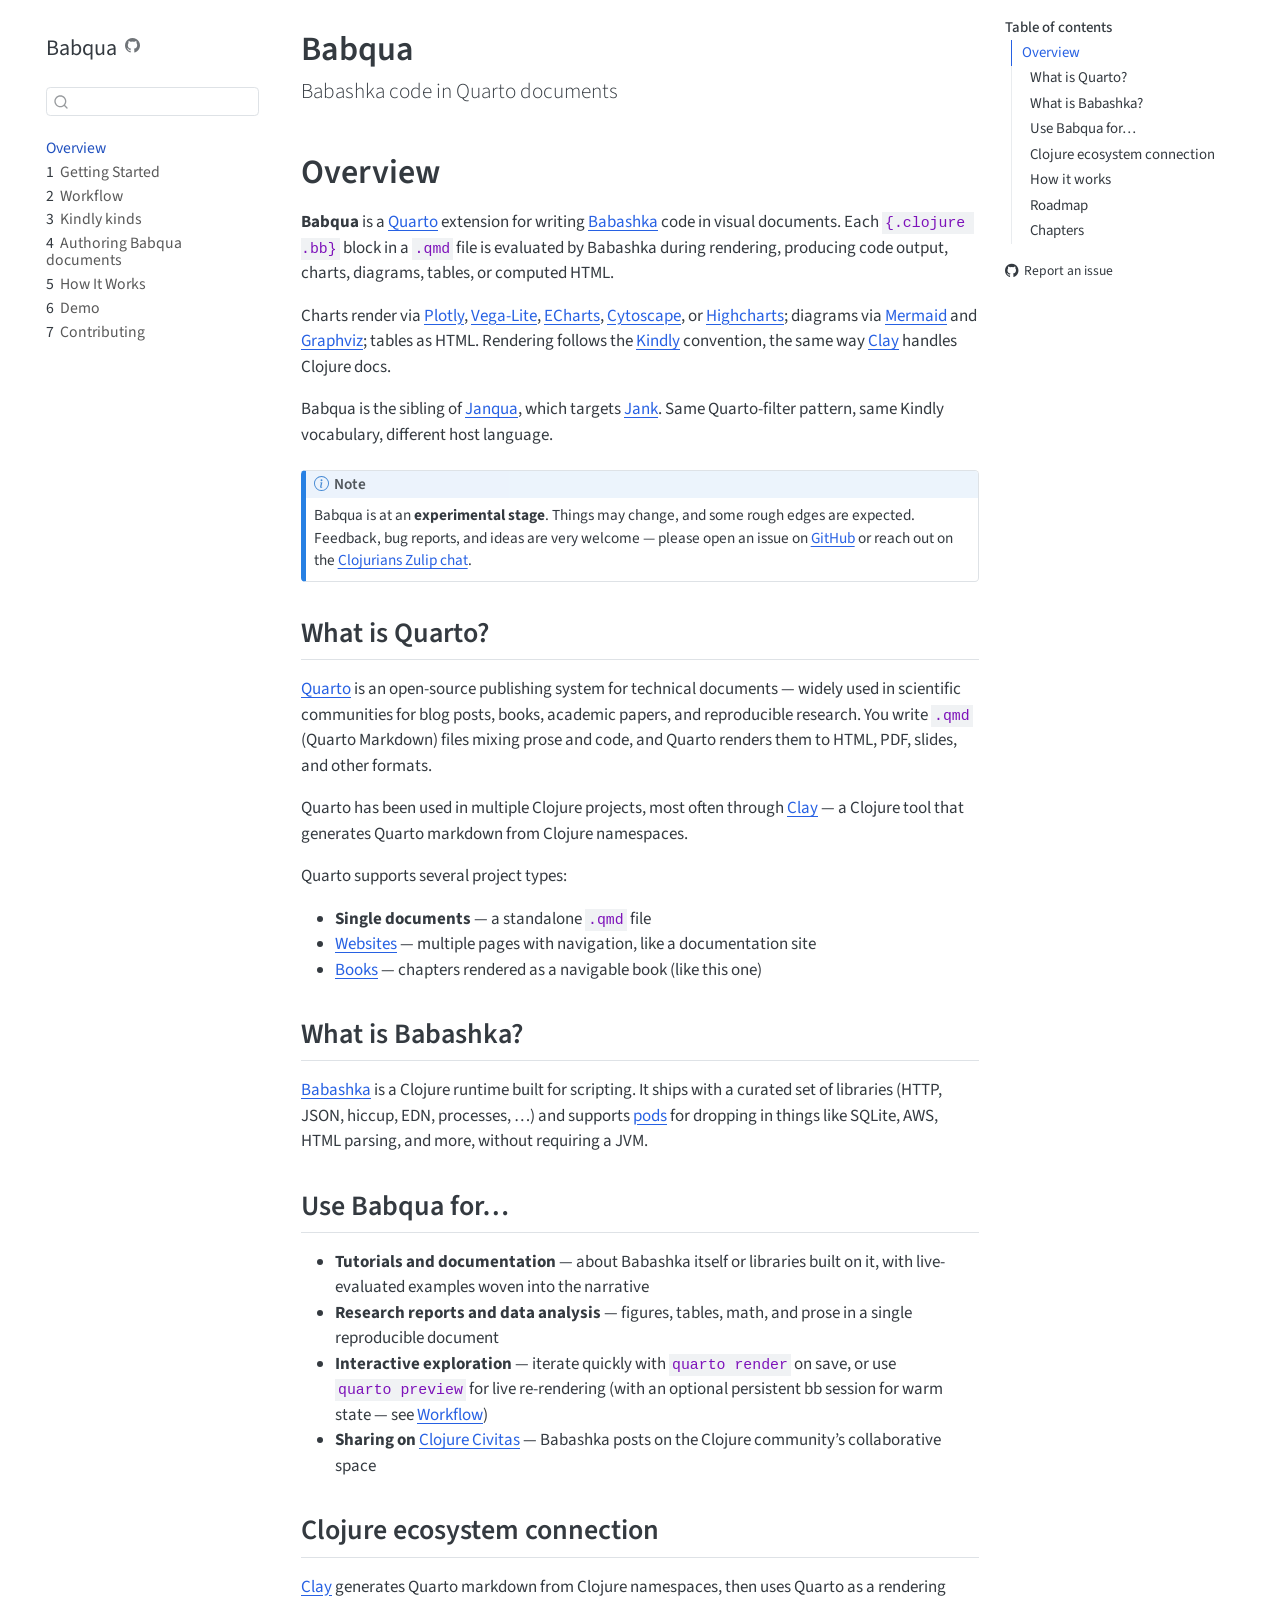
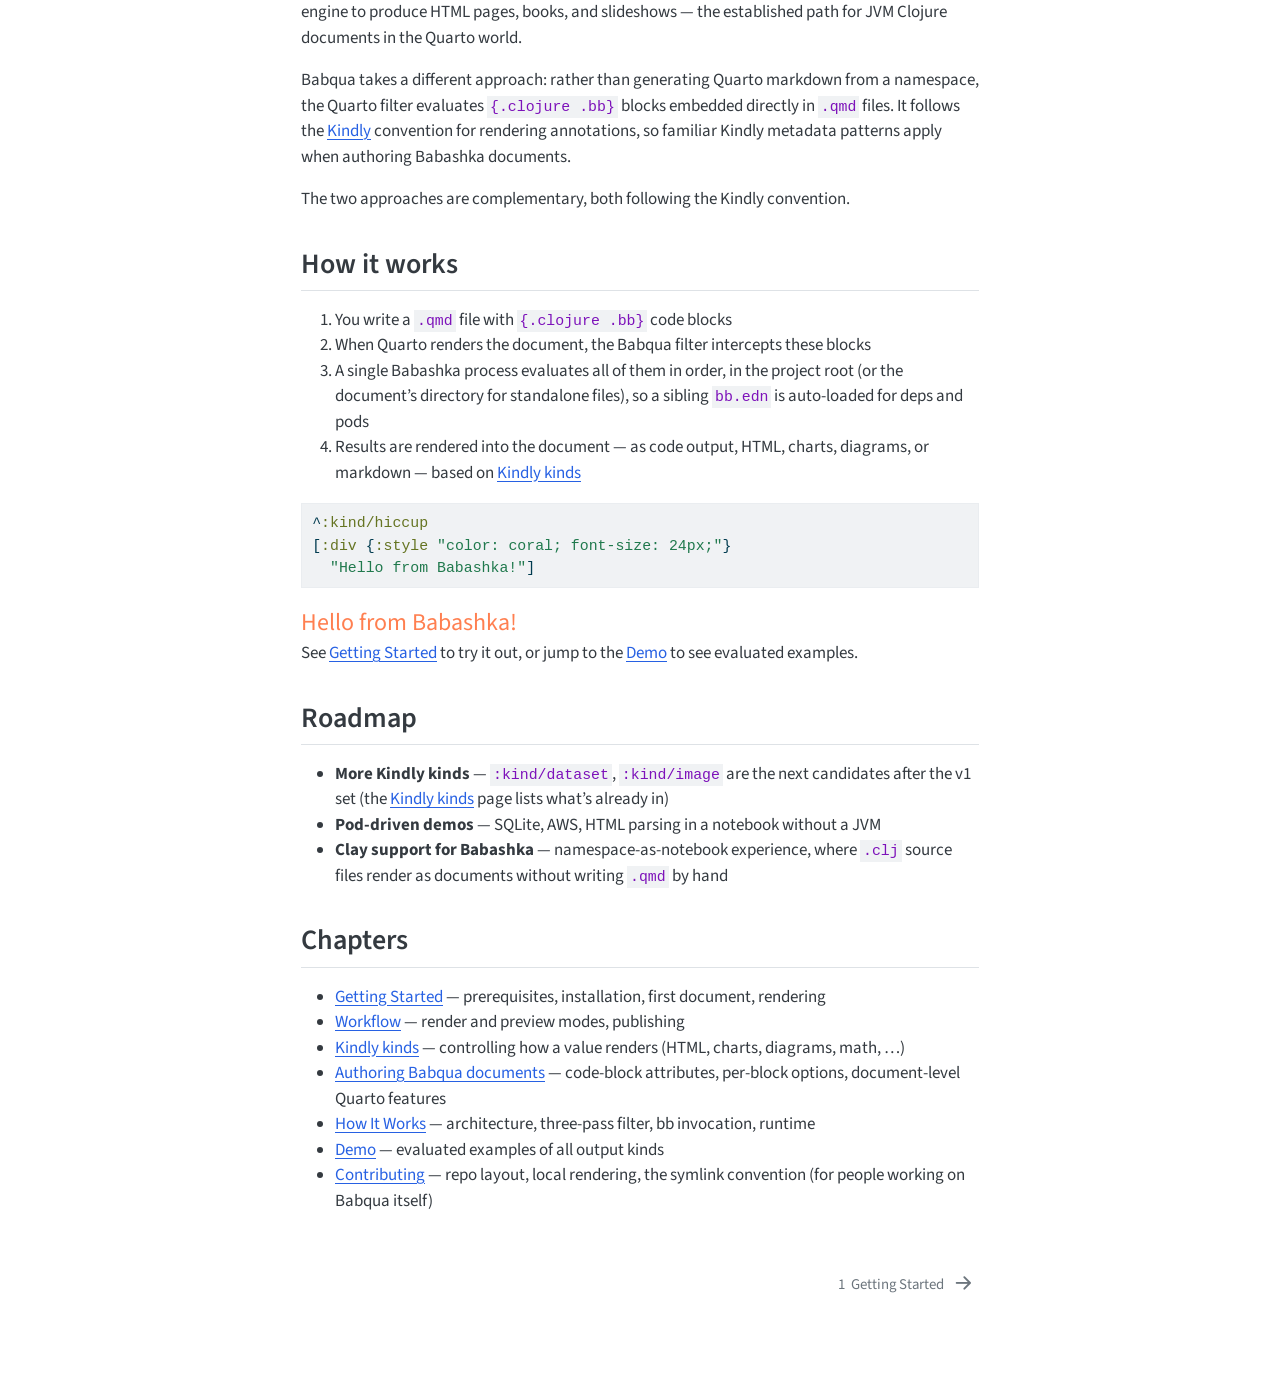
==== index.html @ 238a9966 "Built site for gh-pages" ====
<!DOCTYPE html>
<html xmlns="http://www.w3.org/1999/xhtml" lang="en" xml:lang="en"><head>

<meta charset="utf-8">
<meta name="generator" content="quarto-1.9.36">

<meta name="viewport" content="width=device-width, initial-scale=1.0, user-scalable=yes">


<title>Babqua</title>
<style>
/* Default styles provided by pandoc.
** See https://pandoc.org/MANUAL.html#variables-for-html for config info.
*/
code{white-space: pre-wrap;}
span.smallcaps{font-variant: small-caps;}
div.columns{display: flex; gap: min(4vw, 1.5em);}
div.column{flex: auto; overflow-x: auto;}
div.hanging-indent{margin-left: 1.5em; text-indent: -1.5em;}
ul.task-list{list-style: none;}
ul.task-list li input[type="checkbox"] {
  width: 0.8em;
  margin: 0 0.8em 0.2em -1em; /* quarto-specific, see https://github.com/quarto-dev/quarto-cli/issues/4556 */ 
  vertical-align: middle;
}
/* CSS for syntax highlighting */
html { -webkit-text-size-adjust: 100%; }
pre > code.sourceCode { white-space: pre; position: relative; }
pre > code.sourceCode > span { display: inline-block; line-height: 1.25; }
pre > code.sourceCode > span:empty { height: 1.2em; }
.sourceCode { overflow: visible; }
code.sourceCode > span { color: inherit; text-decoration: inherit; }
div.sourceCode { margin: 1em 0; }
pre.sourceCode { margin: 0; }
@media screen {
div.sourceCode { overflow: auto; }
}
@media print {
pre > code.sourceCode { white-space: pre-wrap; }
pre > code.sourceCode > span { text-indent: -5em; padding-left: 5em; }
}
pre.numberSource code
  { counter-reset: source-line 0; }
pre.numberSource code > span
  { position: relative; left: -4em; counter-increment: source-line; }
pre.numberSource code > span > a:first-child::before
  { content: counter(source-line);
    position: relative; left: -1em; text-align: right; vertical-align: baseline;
    border: none; display: inline-block;
    -webkit-touch-callout: none; -webkit-user-select: none;
    -khtml-user-select: none; -moz-user-select: none;
    -ms-user-select: none; user-select: none;
    padding: 0 4px; width: 4em;
  }
pre.numberSource { margin-left: 3em;  padding-left: 4px; }
div.sourceCode
  {   }
@media screen {
pre > code.sourceCode > span > a:first-child::before { text-decoration: underline; }
}
</style>


<script src="site_libs/quarto-nav/quarto-nav.js"></script>
<script src="site_libs/quarto-nav/headroom.min.js"></script>
<script src="site_libs/clipboard/clipboard.min.js"></script>
<script src="site_libs/quarto-search/autocomplete.umd.js"></script>
<script src="site_libs/quarto-search/fuse.min.js"></script>
<script src="site_libs/quarto-search/quarto-search.js"></script>
<meta name="quarto:offset" content="./">
<link href="./getting-started.html" rel="next">
<script src="site_libs/quarto-html/quarto.js" type="module"></script>
<script src="site_libs/quarto-html/tabsets/tabsets.js" type="module"></script>
<script src="site_libs/quarto-html/popper.min.js"></script>
<script src="site_libs/quarto-html/tippy.umd.min.js"></script>
<script src="site_libs/quarto-html/anchor.min.js"></script>
<link href="site_libs/quarto-html/tippy.css" rel="stylesheet">
<link href="site_libs/quarto-html/quarto-syntax-highlighting-845c23b38eaddc0f92fda52bfe77a8c8.css" rel="stylesheet" id="quarto-text-highlighting-styles">
<script src="site_libs/bootstrap/bootstrap.min.js"></script>
<link href="site_libs/bootstrap/bootstrap-icons.css" rel="stylesheet">
<link href="site_libs/bootstrap/bootstrap-47c769d3d3297953383b17cda1be3526.min.css" rel="stylesheet" append-hash="true" id="quarto-bootstrap" data-mode="light">
<script id="quarto-search-options" type="application/json">{
  "location": "sidebar",
  "copy-button": false,
  "collapse-after": 3,
  "panel-placement": "start",
  "type": "textbox",
  "limit": 50,
  "keyboard-shortcut": [
    "f",
    "/",
    "s"
  ],
  "show-item-context": false,
  "language": {
    "search-no-results-text": "No results",
    "search-matching-documents-text": "matching documents",
    "search-copy-link-title": "Copy link to search",
    "search-hide-matches-text": "Hide additional matches",
    "search-more-match-text": "more match in this document",
    "search-more-matches-text": "more matches in this document",
    "search-clear-button-title": "Clear",
    "search-text-placeholder": "",
    "search-detached-cancel-button-title": "Cancel",
    "search-submit-button-title": "Submit",
    "search-label": "Search"
  }
}</script>
<style>
/* Distinguish Babqua output blocks from input code */
.cell-output pre code.sourceCode {
  background-color: transparent;
  border-left: 3px solid #e0e0e0;
  padding-left: 0.8em;
}

/* Cap stdout-block height so a noisy `(println …)` (e.g. a debug
   `dotimes 1000`) doesn't push everything below it off the page.
   Display blocks (charts, return values) and error blocks stay
   uncapped — those need to remain fully visible. */
.cell-output-stdout pre {
  max-height: 30em;
  overflow-y: auto;
}
</style>


</head>

<body class="nav-sidebar floating quarto-light">

<div id="quarto-search-results"></div>
  <header id="quarto-header" class="headroom fixed-top">
  <nav class="quarto-secondary-nav">
    <div class="container-fluid d-flex">
      <button type="button" class="quarto-btn-toggle btn" data-bs-toggle="collapse" role="button" data-bs-target=".quarto-sidebar-collapse-item" aria-controls="quarto-sidebar" aria-expanded="false" aria-label="Toggle sidebar navigation" onclick="if (window.quartoToggleHeadroom) { window.quartoToggleHeadroom(); }">
        <i class="bi bi-layout-text-sidebar-reverse"></i>
      </button>
        <nav class="quarto-page-breadcrumbs" aria-label="breadcrumb"><ol class="breadcrumb"><li class="breadcrumb-item"><a href="./index.html">Overview</a></li></ol></nav>
        <a class="flex-grow-1" role="navigation" data-bs-toggle="collapse" data-bs-target=".quarto-sidebar-collapse-item" aria-controls="quarto-sidebar" aria-expanded="false" aria-label="Toggle sidebar navigation" onclick="if (window.quartoToggleHeadroom) { window.quartoToggleHeadroom(); }">      
        </a>
      <button type="button" class="btn quarto-search-button" aria-label="Search" onclick="window.quartoOpenSearch();">
        <i class="bi bi-search"></i>
      </button>
    </div>
  </nav>
</header>
<!-- content -->
<div id="quarto-content" class="quarto-container page-columns page-rows-contents page-layout-article">
<!-- sidebar -->
  <nav id="quarto-sidebar" class="sidebar collapse collapse-horizontal quarto-sidebar-collapse-item sidebar-navigation floating overflow-auto">
    <div class="pt-lg-2 mt-2 text-left sidebar-header">
    <div class="sidebar-title mb-0 py-0">
      <a href="./">Babqua</a> 
        <div class="sidebar-tools-main">
    <a href="https://github.com/scicloj/babqua" title="Source Code" class="quarto-navigation-tool px-1" aria-label="Source Code"><i class="bi bi-github"></i></a>
</div>
    </div>
      </div>
        <div class="mt-2 flex-shrink-0 align-items-center">
        <div class="sidebar-search">
        <div id="quarto-search" class="" title="Search"></div>
        </div>
        </div>
    <div class="sidebar-menu-container"> 
    <ul class="list-unstyled mt-1">
        <li class="sidebar-item">
  <div class="sidebar-item-container"> 
  <a href="./index.html" class="sidebar-item-text sidebar-link active">
 <span class="menu-text">Overview</span></a>
  </div>
</li>
        <li class="sidebar-item">
  <div class="sidebar-item-container"> 
  <a href="./getting-started.html" class="sidebar-item-text sidebar-link">
 <span class="menu-text"><span class="chapter-number">1</span>&nbsp; <span class="chapter-title">Getting Started</span></span></a>
  </div>
</li>
        <li class="sidebar-item">
  <div class="sidebar-item-container"> 
  <a href="./workflow.html" class="sidebar-item-text sidebar-link">
 <span class="menu-text"><span class="chapter-number">2</span>&nbsp; <span class="chapter-title">Workflow</span></span></a>
  </div>
</li>
        <li class="sidebar-item">
  <div class="sidebar-item-container"> 
  <a href="./kindly-kinds.html" class="sidebar-item-text sidebar-link">
 <span class="menu-text"><span class="chapter-number">3</span>&nbsp; <span class="chapter-title">Kindly kinds</span></span></a>
  </div>
</li>
        <li class="sidebar-item">
  <div class="sidebar-item-container"> 
  <a href="./authoring.html" class="sidebar-item-text sidebar-link">
 <span class="menu-text"><span class="chapter-number">4</span>&nbsp; <span class="chapter-title">Authoring Babqua documents</span></span></a>
  </div>
</li>
        <li class="sidebar-item">
  <div class="sidebar-item-container"> 
  <a href="./how-it-works.html" class="sidebar-item-text sidebar-link">
 <span class="menu-text"><span class="chapter-number">5</span>&nbsp; <span class="chapter-title">How It Works</span></span></a>
  </div>
</li>
        <li class="sidebar-item">
  <div class="sidebar-item-container"> 
  <a href="./demo.html" class="sidebar-item-text sidebar-link">
 <span class="menu-text"><span class="chapter-number">6</span>&nbsp; <span class="chapter-title">Demo</span></span></a>
  </div>
</li>
        <li class="sidebar-item">
  <div class="sidebar-item-container"> 
  <a href="./contributing.html" class="sidebar-item-text sidebar-link">
 <span class="menu-text"><span class="chapter-number">7</span>&nbsp; <span class="chapter-title">Contributing</span></span></a>
  </div>
</li>
    </ul>
    </div>
</nav>
<div id="quarto-sidebar-glass" class="quarto-sidebar-collapse-item" data-bs-toggle="collapse" data-bs-target=".quarto-sidebar-collapse-item"></div>
<!-- margin-sidebar -->
    <div id="quarto-margin-sidebar" class="sidebar margin-sidebar">
        <nav id="TOC" role="doc-toc" class="toc-active">
    <h2 id="toc-title">Table of contents</h2>
   
  <ul>
  <li><a href="#overview" id="toc-overview" class="nav-link active" data-scroll-target="#overview">Overview</a>
  <ul class="collapse">
  <li><a href="#what-is-quarto" id="toc-what-is-quarto" class="nav-link" data-scroll-target="#what-is-quarto">What is Quarto?</a></li>
  <li><a href="#what-is-babashka" id="toc-what-is-babashka" class="nav-link" data-scroll-target="#what-is-babashka">What is Babashka?</a></li>
  <li><a href="#use-babqua-for" id="toc-use-babqua-for" class="nav-link" data-scroll-target="#use-babqua-for">Use Babqua for…</a></li>
  <li><a href="#clojure-ecosystem-connection" id="toc-clojure-ecosystem-connection" class="nav-link" data-scroll-target="#clojure-ecosystem-connection">Clojure ecosystem connection</a></li>
  <li><a href="#how-it-works" id="toc-how-it-works" class="nav-link" data-scroll-target="#how-it-works">How it works</a></li>
  <li><a href="#roadmap" id="toc-roadmap" class="nav-link" data-scroll-target="#roadmap">Roadmap</a></li>
  <li><a href="#chapters" id="toc-chapters" class="nav-link" data-scroll-target="#chapters">Chapters</a></li>
  </ul></li>
  </ul>
<div class="toc-actions"><ul><li><a href="https://github.com/scicloj/babqua/issues/new" class="toc-action"><i class="bi bi-github"></i>Report an issue</a></li></ul></div></nav>
    </div>
<!-- main -->
<main class="content" id="quarto-document-content">

<header id="title-block-header" class="quarto-title-block default">
<div class="quarto-title">
<h1 class="title">Babqua</h1>
<p class="subtitle lead">Babashka code in Quarto documents</p>
</div>



<div class="quarto-title-meta">

    
  
    
  </div>
  


</header>


<section id="overview" class="level1 unnumbered">
<h1 class="unnumbered">Overview</h1>
<p><strong>Babqua</strong> is a <a href="https://quarto.org">Quarto</a> extension for writing <a href="https://babashka.org">Babashka</a> code in visual documents. Each <code>{.clojure .bb}</code> block in a <code>.qmd</code> file is evaluated by Babashka during rendering, producing code output, charts, diagrams, tables, or computed HTML.</p>
<p>Charts render via <a href="https://plotly.com/javascript/">Plotly</a>, <a href="https://vega.github.io/vega-lite/">Vega-Lite</a>, <a href="https://echarts.apache.org/">ECharts</a>, <a href="https://js.cytoscape.org/">Cytoscape</a>, or <a href="https://www.highcharts.com/">Highcharts</a>; diagrams via <a href="https://mermaid.js.org/">Mermaid</a> and <a href="https://graphviz.org/">Graphviz</a>; tables as HTML. Rendering follows the <a href="https://scicloj.github.io/kindly-noted/">Kindly</a> convention, the same way <a href="https://scicloj.github.io/clay/">Clay</a> handles Clojure docs.</p>
<p>Babqua is the sibling of <a href="https://github.com/scicloj/janqua">Janqua</a>, which targets <a href="https://jank-lang.org">Jank</a>. Same Quarto-filter pattern, same Kindly vocabulary, different host language.</p>
<div class="callout callout-style-default callout-note callout-titled">
<div class="callout-header d-flex align-content-center">
<div class="callout-icon-container">
<i class="callout-icon"></i>
</div>
<div class="callout-title-container flex-fill">
Note
</div>
</div>
<div class="callout-body-container callout-body">
<p>Babqua is at an <strong>experimental stage</strong>. Things may change, and some rough edges are expected. Feedback, bug reports, and ideas are very welcome — please open an issue on <a href="https://github.com/scicloj/babqua/issues">GitHub</a> or reach out on the <a href="https://scicloj.github.io/docs/community/chat/">Clojurians Zulip chat</a>.</p>
</div>
</div>
<section id="what-is-quarto" class="level2">
<h2 class="anchored" data-anchor-id="what-is-quarto">What is Quarto?</h2>
<p><a href="https://quarto.org">Quarto</a> is an open-source publishing system for technical documents — widely used in scientific communities for blog posts, books, academic papers, and reproducible research. You write <code>.qmd</code> (Quarto Markdown) files mixing prose and code, and Quarto renders them to HTML, PDF, slides, and other formats.</p>
<p>Quarto has been used in multiple Clojure projects, most often through <a href="https://scicloj.github.io/clay/">Clay</a> — a Clojure tool that generates Quarto markdown from Clojure namespaces.</p>
<p>Quarto supports several project types:</p>
<ul>
<li><strong>Single documents</strong> — a standalone <code>.qmd</code> file</li>
<li><strong><a href="https://quarto.org/docs/websites/">Websites</a></strong> — multiple pages with navigation, like a documentation site</li>
<li><strong><a href="https://quarto.org/docs/books/">Books</a></strong> — chapters rendered as a navigable book (like this one)</li>
</ul>
</section>
<section id="what-is-babashka" class="level2">
<h2 class="anchored" data-anchor-id="what-is-babashka">What is Babashka?</h2>
<p><a href="https://babashka.org">Babashka</a> is a Clojure runtime built for scripting. It ships with a curated set of libraries (HTTP, JSON, hiccup, EDN, processes, …) and supports <a href="https://github.com/babashka/babashka/blob/master/doc/projects.md#pods">pods</a> for dropping in things like SQLite, AWS, HTML parsing, and more, without requiring a JVM.</p>
</section>
<section id="use-babqua-for" class="level2">
<h2 class="anchored" data-anchor-id="use-babqua-for">Use Babqua for…</h2>
<ul>
<li><strong>Tutorials and documentation</strong> — about Babashka itself or libraries built on it, with live-evaluated examples woven into the narrative</li>
<li><strong>Research reports and data analysis</strong> — figures, tables, math, and prose in a single reproducible document</li>
<li><strong>Interactive exploration</strong> — iterate quickly with <code>quarto render</code> on save, or use <code>quarto preview</code> for live re-rendering (with an optional persistent bb session for warm state — see <a href="./workflow.html">Workflow</a>)</li>
<li><strong>Sharing on <a href="https://clojurecivitas.org/">Clojure Civitas</a></strong> — Babashka posts on the Clojure community’s collaborative space</li>
</ul>
</section>
<section id="clojure-ecosystem-connection" class="level2">
<h2 class="anchored" data-anchor-id="clojure-ecosystem-connection">Clojure ecosystem connection</h2>
<p><a href="https://scicloj.github.io/clay/">Clay</a> generates Quarto markdown from Clojure namespaces, then uses Quarto as a rendering engine to produce HTML pages, books, and slideshows — the established path for JVM Clojure documents in the Quarto world.</p>
<p>Babqua takes a different approach: rather than generating Quarto markdown from a namespace, the Quarto filter evaluates <code>{.clojure .bb}</code> blocks embedded directly in <code>.qmd</code> files. It follows the <a href="https://scicloj.github.io/kindly-noted/">Kindly</a> convention for rendering annotations, so familiar Kindly metadata patterns apply when authoring Babashka documents.</p>
<p>The two approaches are complementary, both following the Kindly convention.</p>
</section>
<section id="how-it-works" class="level2">
<h2 class="anchored" data-anchor-id="how-it-works">How it works</h2>
<ol type="1">
<li>You write a <code>.qmd</code> file with <code>{.clojure .bb}</code> code blocks</li>
<li>When Quarto renders the document, the Babqua filter intercepts these blocks</li>
<li>A single Babashka process evaluates all of them in order, in the project root (or the document’s directory for standalone files), so a sibling <code>bb.edn</code> is auto-loaded for deps and pods</li>
<li>Results are rendered into the document — as code output, HTML, charts, diagrams, or markdown — based on <a href="./kindly-kinds.html">Kindly kinds</a></li>
</ol>
<div class="cell">
<div class="code-copy-outer-scaffold"><div class="sourceCode" id="cb1"><pre class="sourceCode clojure code-with-copy"><code class="sourceCode clojure"><span id="cb1-1"><a href="#cb1-1" aria-hidden="true" tabindex="-1"></a>^<span class="at">:kind/hiccup</span></span>
<span id="cb1-2"><a href="#cb1-2" aria-hidden="true" tabindex="-1"></a>[<span class="at">:div</span> {<span class="at">:style</span> <span class="st">"color: coral; font-size: 24px;"</span>}</span>
<span id="cb1-3"><a href="#cb1-3" aria-hidden="true" tabindex="-1"></a>  <span class="st">"Hello from Babashka!"</span>]</span></code></pre></div><button title="Copy to Clipboard" class="code-copy-button"><i class="bi"></i></button></div>
<div class="cell-output cell-output-display">
<div style="color: coral; font-size: 24px;">Hello from Babashka!</div>
</div>
</div>
<p>See <a href="./getting-started.html">Getting Started</a> to try it out, or jump to the <a href="./demo.html">Demo</a> to see evaluated examples.</p>
</section>
<section id="roadmap" class="level2">
<h2 class="anchored" data-anchor-id="roadmap">Roadmap</h2>
<ul>
<li><strong>More Kindly kinds</strong> — <code>:kind/dataset</code>, <code>:kind/image</code> are the next candidates after the v1 set (the <a href="./kindly-kinds.html">Kindly kinds</a> page lists what’s already in)</li>
<li><strong>Pod-driven demos</strong> — SQLite, AWS, HTML parsing in a notebook without a JVM</li>
<li><strong>Clay support for Babashka</strong> — namespace-as-notebook experience, where <code>.clj</code> source files render as documents without writing <code>.qmd</code> by hand</li>
</ul>
</section>
<section id="chapters" class="level2">
<h2 class="anchored" data-anchor-id="chapters">Chapters</h2>
<ul>
<li><a href="./getting-started.html">Getting Started</a> — prerequisites, installation, first document, rendering</li>
<li><a href="./workflow.html">Workflow</a> — render and preview modes, publishing</li>
<li><a href="./kindly-kinds.html">Kindly kinds</a> — controlling how a value renders (HTML, charts, diagrams, math, …)</li>
<li><a href="./authoring.html">Authoring Babqua documents</a> — code-block attributes, per-block options, document-level Quarto features</li>
<li><a href="./how-it-works.html">How It Works</a> — architecture, three-pass filter, bb invocation, runtime</li>
<li><a href="./demo.html">Demo</a> — evaluated examples of all output kinds</li>
<li><a href="./contributing.html">Contributing</a> — repo layout, local rendering, the symlink convention (for people working on Babqua itself)</li>
</ul>


</section>
</section>

</main> <!-- /main -->
<script id="quarto-html-after-body" type="application/javascript">
  window.document.addEventListener("DOMContentLoaded", function (event) {
    const icon = "";
    const anchorJS = new window.AnchorJS();
    anchorJS.options = {
      placement: 'right',
      icon: icon
    };
    anchorJS.add('.anchored');
    const isCodeAnnotation = (el) => {
      for (const clz of el.classList) {
        if (clz.startsWith('code-annotation-')) {                     
          return true;
        }
      }
      return false;
    }
    const onCopySuccess = function(e) {
      // button target
      const button = e.trigger;
      // don't keep focus
      button.blur();
      // flash "checked"
      button.classList.add('code-copy-button-checked');
      var currentTitle = button.getAttribute("title");
      button.setAttribute("title", "Copied!");
      let tooltip;
      if (window.bootstrap) {
        button.setAttribute("data-bs-toggle", "tooltip");
        button.setAttribute("data-bs-placement", "left");
        button.setAttribute("data-bs-title", "Copied!");
        tooltip = new bootstrap.Tooltip(button, 
          { trigger: "manual", 
            customClass: "code-copy-button-tooltip",
            offset: [0, -8]});
        tooltip.show();    
      }
      setTimeout(function() {
        if (tooltip) {
          tooltip.hide();
          button.removeAttribute("data-bs-title");
          button.removeAttribute("data-bs-toggle");
          button.removeAttribute("data-bs-placement");
        }
        button.setAttribute("title", currentTitle);
        button.classList.remove('code-copy-button-checked');
      }, 1000);
      // clear code selection
      e.clearSelection();
    }
    const getTextToCopy = function(trigger) {
      const outerScaffold = trigger.parentElement.cloneNode(true);
      const codeEl = outerScaffold.querySelector('code');
      for (const childEl of codeEl.children) {
        if (isCodeAnnotation(childEl)) {
          childEl.remove();
        }
      }
      return codeEl.innerText;
    }
    const clipboard = new window.ClipboardJS('.code-copy-button:not([data-in-quarto-modal])', {
      text: getTextToCopy
    });
    clipboard.on('success', onCopySuccess);
    if (window.document.getElementById('quarto-embedded-source-code-modal')) {
      const clipboardModal = new window.ClipboardJS('.code-copy-button[data-in-quarto-modal]', {
        text: getTextToCopy,
        container: window.document.getElementById('quarto-embedded-source-code-modal')
      });
      clipboardModal.on('success', onCopySuccess);
    }
      var localhostRegex = new RegExp(/^(?:http|https):\/\/localhost\:?[0-9]*\//);
      var mailtoRegex = new RegExp(/^mailto:/);
        var filterRegex = new RegExp('/' + window.location.host + '/');
      var isInternal = (href) => {
          return filterRegex.test(href) || localhostRegex.test(href) || mailtoRegex.test(href);
      }
      // Inspect non-navigation links and adorn them if external
     var links = window.document.querySelectorAll('a[href]:not(.nav-link):not(.navbar-brand):not(.toc-action):not(.sidebar-link):not(.sidebar-item-toggle):not(.pagination-link):not(.no-external):not([aria-hidden]):not(.dropdown-item):not(.quarto-navigation-tool):not(.about-link)');
      for (var i=0; i<links.length; i++) {
        const link = links[i];
        if (!isInternal(link.href)) {
          // undo the damage that might have been done by quarto-nav.js in the case of
          // links that we want to consider external
          if (link.dataset.originalHref !== undefined) {
            link.href = link.dataset.originalHref;
          }
        }
      }
    function tippyHover(el, contentFn, onTriggerFn, onUntriggerFn) {
      const config = {
        allowHTML: true,
        maxWidth: 500,
        delay: 100,
        arrow: false,
        appendTo: function(el) {
            return el.parentElement;
        },
        interactive: true,
        interactiveBorder: 10,
        theme: 'quarto',
        placement: 'bottom-start',
      };
      if (contentFn) {
        config.content = contentFn;
      }
      if (onTriggerFn) {
        config.onTrigger = onTriggerFn;
      }
      if (onUntriggerFn) {
        config.onUntrigger = onUntriggerFn;
      }
      window.tippy(el, config); 
    }
    const noterefs = window.document.querySelectorAll('a[role="doc-noteref"]');
    for (var i=0; i<noterefs.length; i++) {
      const ref = noterefs[i];
      tippyHover(ref, function() {
        // use id or data attribute instead here
        let href = ref.getAttribute('data-footnote-href') || ref.getAttribute('href');
        try { href = new URL(href).hash; } catch {}
        const id = href.replace(/^#\/?/, "");
        const note = window.document.getElementById(id);
        if (note) {
          return note.innerHTML;
        } else {
          return "";
        }
      });
    }
    const xrefs = window.document.querySelectorAll('a.quarto-xref');
    const processXRef = (id, note) => {
      // Strip column container classes
      const stripColumnClz = (el) => {
        el.classList.remove("page-full", "page-columns");
        if (el.children) {
          for (const child of el.children) {
            stripColumnClz(child);
          }
        }
      }
      stripColumnClz(note)
      if (id === null || id.startsWith('sec-')) {
        // Special case sections, only their first couple elements
        const container = document.createElement("div");
        if (note.children && note.children.length > 2) {
          container.appendChild(note.children[0].cloneNode(true));
          for (let i = 1; i < note.children.length; i++) {
            const child = note.children[i];
            if (child.tagName === "P" && child.innerText === "") {
              continue;
            } else {
              container.appendChild(child.cloneNode(true));
              break;
            }
          }
          if (window.Quarto?.typesetMath) {
            window.Quarto.typesetMath(container);
          }
          return container.innerHTML
        } else {
          if (window.Quarto?.typesetMath) {
            window.Quarto.typesetMath(note);
          }
          return note.innerHTML;
        }
      } else {
        // Remove any anchor links if they are present
        const anchorLink = note.querySelector('a.anchorjs-link');
        if (anchorLink) {
          anchorLink.remove();
        }
        if (window.Quarto?.typesetMath) {
          window.Quarto.typesetMath(note);
        }
        if (note.classList.contains("callout")) {
          return note.outerHTML;
        } else {
          return note.innerHTML;
        }
      }
    }
    for (var i=0; i<xrefs.length; i++) {
      const xref = xrefs[i];
      tippyHover(xref, undefined, function(instance) {
        instance.disable();
        let url = xref.getAttribute('href');
        let hash = undefined; 
        if (url.startsWith('#')) {
          hash = url;
        } else {
          try { hash = new URL(url).hash; } catch {}
        }
        if (hash) {
          const id = hash.replace(/^#\/?/, "");
          const note = window.document.getElementById(id);
          if (note !== null) {
            try {
              const html = processXRef(id, note.cloneNode(true));
              instance.setContent(html);
            } finally {
              instance.enable();
              instance.show();
            }
          } else {
            // See if we can fetch this
            fetch(url.split('#')[0])
            .then(res => res.text())
            .then(html => {
              const parser = new DOMParser();
              const htmlDoc = parser.parseFromString(html, "text/html");
              const note = htmlDoc.getElementById(id);
              if (note !== null) {
                const html = processXRef(id, note);
                instance.setContent(html);
              } 
            }).finally(() => {
              instance.enable();
              instance.show();
            });
          }
        } else {
          // See if we can fetch a full url (with no hash to target)
          // This is a special case and we should probably do some content thinning / targeting
          fetch(url)
          .then(res => res.text())
          .then(html => {
            const parser = new DOMParser();
            const htmlDoc = parser.parseFromString(html, "text/html");
            const note = htmlDoc.querySelector('main.content');
            if (note !== null) {
              // This should only happen for chapter cross references
              // (since there is no id in the URL)
              // remove the first header
              if (note.children.length > 0 && note.children[0].tagName === "HEADER") {
                note.children[0].remove();
              }
              const html = processXRef(null, note);
              instance.setContent(html);
            } 
          }).finally(() => {
            instance.enable();
            instance.show();
          });
        }
      }, function(instance) {
      });
    }
        let selectedAnnoteEl;
        const selectorForAnnotation = ( cell, annotation) => {
          let cellAttr = 'data-code-cell="' + cell + '"';
          let lineAttr = 'data-code-annotation="' +  annotation + '"';
          const selector = 'span[' + cellAttr + '][' + lineAttr + ']';
          return selector;
        }
        const selectCodeLines = (annoteEl) => {
          const doc = window.document;
          const targetCell = annoteEl.getAttribute("data-target-cell");
          const targetAnnotation = annoteEl.getAttribute("data-target-annotation");
          const annoteSpan = window.document.querySelector(selectorForAnnotation(targetCell, targetAnnotation));
          const lines = annoteSpan.getAttribute("data-code-lines").split(",");
          const lineIds = lines.map((line) => {
            return targetCell + "-" + line;
          })
          let top = null;
          let height = null;
          let parent = null;
          if (lineIds.length > 0) {
              //compute the position of the single el (top and bottom and make a div)
              const el = window.document.getElementById(lineIds[0]);
              top = el.offsetTop;
              height = el.offsetHeight;
              parent = el.parentElement.parentElement;
            if (lineIds.length > 1) {
              const lastEl = window.document.getElementById(lineIds[lineIds.length - 1]);
              const bottom = lastEl.offsetTop + lastEl.offsetHeight;
              height = bottom - top;
            }
            if (top !== null && height !== null && parent !== null) {
              // cook up a div (if necessary) and position it 
              let div = window.document.getElementById("code-annotation-line-highlight");
              if (div === null) {
                div = window.document.createElement("div");
                div.setAttribute("id", "code-annotation-line-highlight");
                div.style.position = 'absolute';
                parent.appendChild(div);
              }
              div.style.top = top - 2 + "px";
              div.style.height = height + 4 + "px";
              div.style.left = 0;
              let gutterDiv = window.document.getElementById("code-annotation-line-highlight-gutter");
              if (gutterDiv === null) {
                gutterDiv = window.document.createElement("div");
                gutterDiv.setAttribute("id", "code-annotation-line-highlight-gutter");
                gutterDiv.style.position = 'absolute';
                const codeCell = window.document.getElementById(targetCell);
                const gutter = codeCell.querySelector('.code-annotation-gutter');
                gutter.appendChild(gutterDiv);
              }
              gutterDiv.style.top = top - 2 + "px";
              gutterDiv.style.height = height + 4 + "px";
            }
            selectedAnnoteEl = annoteEl;
          }
        };
        const unselectCodeLines = () => {
          const elementsIds = ["code-annotation-line-highlight", "code-annotation-line-highlight-gutter"];
          elementsIds.forEach((elId) => {
            const div = window.document.getElementById(elId);
            if (div) {
              div.remove();
            }
          });
          selectedAnnoteEl = undefined;
        };
          // Handle positioning of the toggle
      window.addEventListener(
        "resize",
        throttle(() => {
          elRect = undefined;
          if (selectedAnnoteEl) {
            selectCodeLines(selectedAnnoteEl);
          }
        }, 10)
      );
      function throttle(fn, ms) {
      let throttle = false;
      let timer;
        return (...args) => {
          if(!throttle) { // first call gets through
              fn.apply(this, args);
              throttle = true;
          } else { // all the others get throttled
              if(timer) clearTimeout(timer); // cancel #2
              timer = setTimeout(() => {
                fn.apply(this, args);
                timer = throttle = false;
              }, ms);
          }
        };
      }
        // Attach click handler to the DT
        const annoteDls = window.document.querySelectorAll('dt[data-target-cell]');
        for (const annoteDlNode of annoteDls) {
          annoteDlNode.addEventListener('click', (event) => {
            const clickedEl = event.target;
            if (clickedEl !== selectedAnnoteEl) {
              unselectCodeLines();
              const activeEl = window.document.querySelector('dt[data-target-cell].code-annotation-active');
              if (activeEl) {
                activeEl.classList.remove('code-annotation-active');
              }
              selectCodeLines(clickedEl);
              clickedEl.classList.add('code-annotation-active');
            } else {
              // Unselect the line
              unselectCodeLines();
              clickedEl.classList.remove('code-annotation-active');
            }
          });
        }
    const findCites = (el) => {
      const parentEl = el.parentElement;
      if (parentEl) {
        const cites = parentEl.dataset.cites;
        if (cites) {
          return {
            el,
            cites: cites.split(' ')
          };
        } else {
          return findCites(el.parentElement)
        }
      } else {
        return undefined;
      }
    };
    var bibliorefs = window.document.querySelectorAll('a[role="doc-biblioref"]');
    for (var i=0; i<bibliorefs.length; i++) {
      const ref = bibliorefs[i];
      const citeInfo = findCites(ref);
      if (citeInfo) {
        tippyHover(citeInfo.el, function() {
          var popup = window.document.createElement('div');
          citeInfo.cites.forEach(function(cite) {
            var citeDiv = window.document.createElement('div');
            citeDiv.classList.add('hanging-indent');
            citeDiv.classList.add('csl-entry');
            var biblioDiv = window.document.getElementById('ref-' + cite);
            if (biblioDiv) {
              citeDiv.innerHTML = biblioDiv.innerHTML;
            }
            popup.appendChild(citeDiv);
          });
          return popup.innerHTML;
        });
      }
    }
  });
  </script>
<nav class="page-navigation">
  <div class="nav-page nav-page-previous">
  </div>
  <div class="nav-page nav-page-next">
      <a href="./getting-started.html" class="pagination-link" aria-label="Getting Started">
        <span class="nav-page-text"><span class="chapter-number">1</span>&nbsp; <span class="chapter-title">Getting Started</span></span> <i class="bi bi-arrow-right-short"></i>
      </a>
  </div>
</nav>
</div> <!-- /content -->




<footer class="footer"><div class="nav-footer"><div class="nav-footer-center"><div class="toc-actions d-sm-block d-md-none"><ul><li><a href="https://github.com/scicloj/babqua/issues/new" class="toc-action"><i class="bi bi-github"></i>Report an issue</a></li></ul></div></div></div></footer></body></html>
---- site_libs/quarto-html/tippy.css ----
.tippy-box[data-animation=fade][data-state=hidden]{opacity:0}[data-tippy-root]{max-width:calc(100vw - 10px)}.tippy-box{position:relative;background-color:#333;color:#fff;border-radius:4px;font-size:14px;line-height:1.4;white-space:normal;outline:0;transition-property:transform,visibility,opacity}.tippy-box[data-placement^=top]>.tippy-arrow{bottom:0}.tippy-box[data-placement^=top]>.tippy-arrow:before{bottom:-7px;left:0;border-width:8px 8px 0;border-top-color:initial;transform-origin:center top}.tippy-box[data-placement^=bottom]>.tippy-arrow{top:0}.tippy-box[data-placement^=bottom]>.tippy-arrow:before{top:-7px;left:0;border-width:0 8px 8px;border-bottom-color:initial;transform-origin:center bottom}.tippy-box[data-placement^=left]>.tippy-arrow{right:0}.tippy-box[data-placement^=left]>.tippy-arrow:before{border-width:8px 0 8px 8px;border-left-color:initial;right:-7px;transform-origin:center left}.tippy-box[data-placement^=right]>.tippy-arrow{left:0}.tippy-box[data-placement^=right]>.tippy-arrow:before{left:-7px;border-width:8px 8px 8px 0;border-right-color:initial;transform-origin:center right}.tippy-box[data-inertia][data-state=visible]{transition-timing-function:cubic-bezier(.54,1.5,.38,1.11)}.tippy-arrow{width:16px;height:16px;color:#333}.tippy-arrow:before{content:"";position:absolute;border-color:transparent;border-style:solid}.tippy-content{position:relative;padding:5px 9px;z-index:1}
---- site_libs/quarto-html/quarto-syntax-highlighting-845c23b38eaddc0f92fda52bfe77a8c8.css ----
/* quarto syntax highlight colors */
:root {
  --quarto-hl-ot-color: #003B4F;
  --quarto-hl-at-color: #657422;
  --quarto-hl-ss-color: #20794D;
  --quarto-hl-an-color: #5E5E5E;
  --quarto-hl-fu-color: #4758AB;
  --quarto-hl-st-color: #20794D;
  --quarto-hl-cf-color: #003B4F;
  --quarto-hl-op-color: #5E5E5E;
  --quarto-hl-er-color: #AD0000;
  --quarto-hl-bn-color: #AD0000;
  --quarto-hl-al-color: #AD0000;
  --quarto-hl-va-color: #111111;
  --quarto-hl-bu-color: inherit;
  --quarto-hl-ex-color: inherit;
  --quarto-hl-pp-color: #AD0000;
  --quarto-hl-in-color: #5E5E5E;
  --quarto-hl-vs-color: #20794D;
  --quarto-hl-wa-color: #5E5E5E;
  --quarto-hl-do-color: #5E5E5E;
  --quarto-hl-im-color: #00769E;
  --quarto-hl-ch-color: #20794D;
  --quarto-hl-dt-color: #AD0000;
  --quarto-hl-fl-color: #AD0000;
  --quarto-hl-co-color: #5E5E5E;
  --quarto-hl-cv-color: #5E5E5E;
  --quarto-hl-cn-color: #8f5902;
  --quarto-hl-sc-color: #5E5E5E;
  --quarto-hl-dv-color: #AD0000;
  --quarto-hl-kw-color: #003B4F;
}

/* other quarto variables */
:root {
  --quarto-font-monospace: SFMono-Regular, Menlo, Monaco, Consolas, "Liberation Mono", "Courier New", monospace;
}

/* syntax highlight based on Pandoc's rules */
pre > code.sourceCode > span {
  color: #003B4F;
}

code.sourceCode > span {
  color: #003B4F;
}

div.sourceCode,
div.sourceCode pre.sourceCode {
  color: #003B4F;
}

/* Normal */
code span {
  color: #003B4F;
}

/* Alert */
code span.al {
  color: #AD0000;
  font-style: inherit;
}

/* Annotation */
code span.an {
  color: #5E5E5E;
  font-style: inherit;
}

/* Attribute */
code span.at {
  color: #657422;
  font-style: inherit;
}

/* BaseN */
code span.bn {
  color: #AD0000;
  font-style: inherit;
}

/* BuiltIn */
code span.bu {
  font-style: inherit;
}

/* ControlFlow */
code span.cf {
  color: #003B4F;
  font-weight: bold;
  font-style: inherit;
}

/* Char */
code span.ch {
  color: #20794D;
  font-style: inherit;
}

/* Constant */
code span.cn {
  color: #8f5902;
  font-style: inherit;
}

/* Comment */
code span.co {
  color: #5E5E5E;
  font-style: inherit;
}

/* CommentVar */
code span.cv {
  color: #5E5E5E;
  font-style: italic;
}

/* Documentation */
code span.do {
  color: #5E5E5E;
  font-style: italic;
}

/* DataType */
code span.dt {
  color: #AD0000;
  font-style: inherit;
}

/* DecVal */
code span.dv {
  color: #AD0000;
  font-style: inherit;
}

/* Error */
code span.er {
  color: #AD0000;
  font-style: inherit;
}

/* Extension */
code span.ex {
  font-style: inherit;
}

/* Float */
code span.fl {
  color: #AD0000;
  font-style: inherit;
}

/* Function */
code span.fu {
  color: #4758AB;
  font-style: inherit;
}

/* Import */
code span.im {
  color: #00769E;
  font-style: inherit;
}

/* Information */
code span.in {
  color: #5E5E5E;
  font-style: inherit;
}

/* Keyword */
code span.kw {
  color: #003B4F;
  font-weight: bold;
  font-style: inherit;
}

/* Operator */
code span.op {
  color: #5E5E5E;
  font-style: inherit;
}

/* Other */
code span.ot {
  color: #003B4F;
  font-style: inherit;
}

/* Preprocessor */
code span.pp {
  color: #AD0000;
  font-style: inherit;
}

/* SpecialChar */
code span.sc {
  color: #5E5E5E;
  font-style: inherit;
}

/* SpecialString */
code span.ss {
  color: #20794D;
  font-style: inherit;
}

/* String */
code span.st {
  color: #20794D;
  font-style: inherit;
}

/* Variable */
code span.va {
  color: #111111;
  font-style: inherit;
}

/* VerbatimString */
code span.vs {
  color: #20794D;
  font-style: inherit;
}

/* Warning */
code span.wa {
  color: #5E5E5E;
  font-style: italic;
}

.prevent-inlining {
  content: "</";
}

/*# sourceMappingURL=ac89f0bb514bba72461919f78549e31c.css.map */
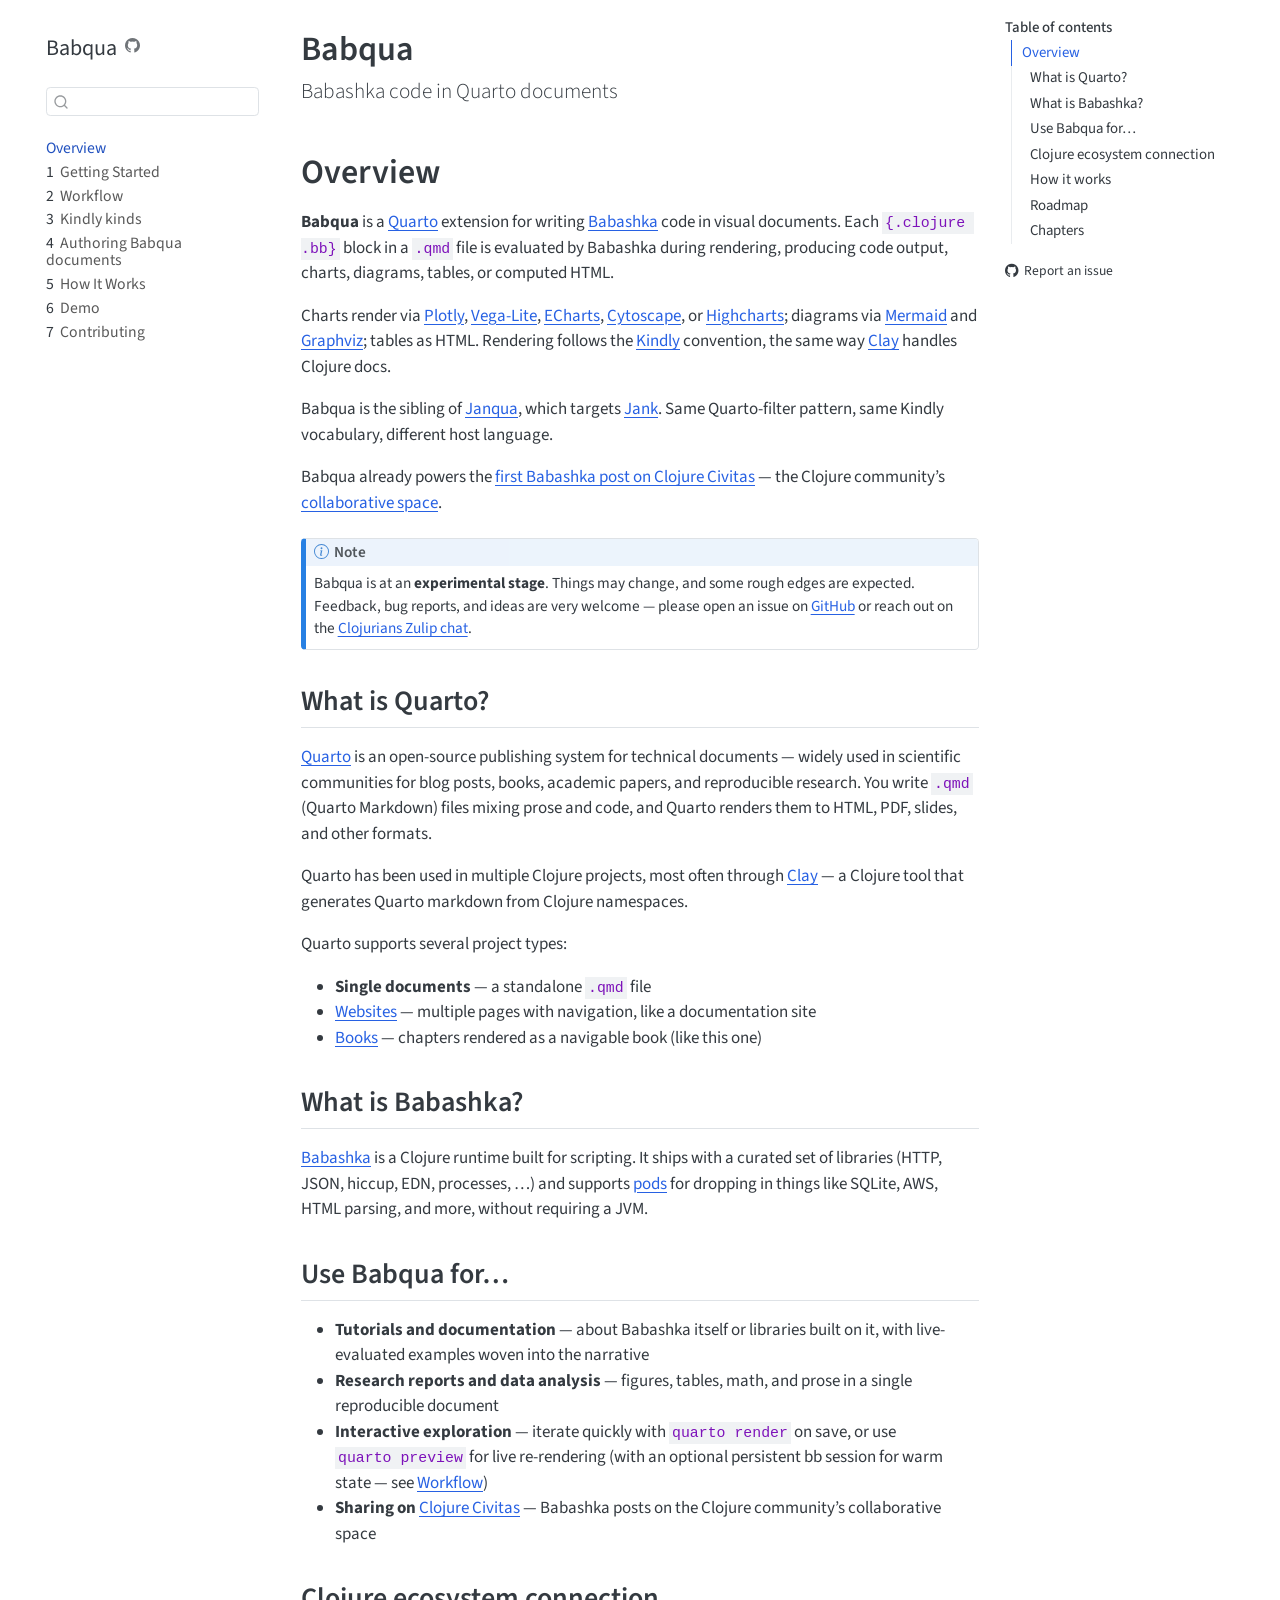
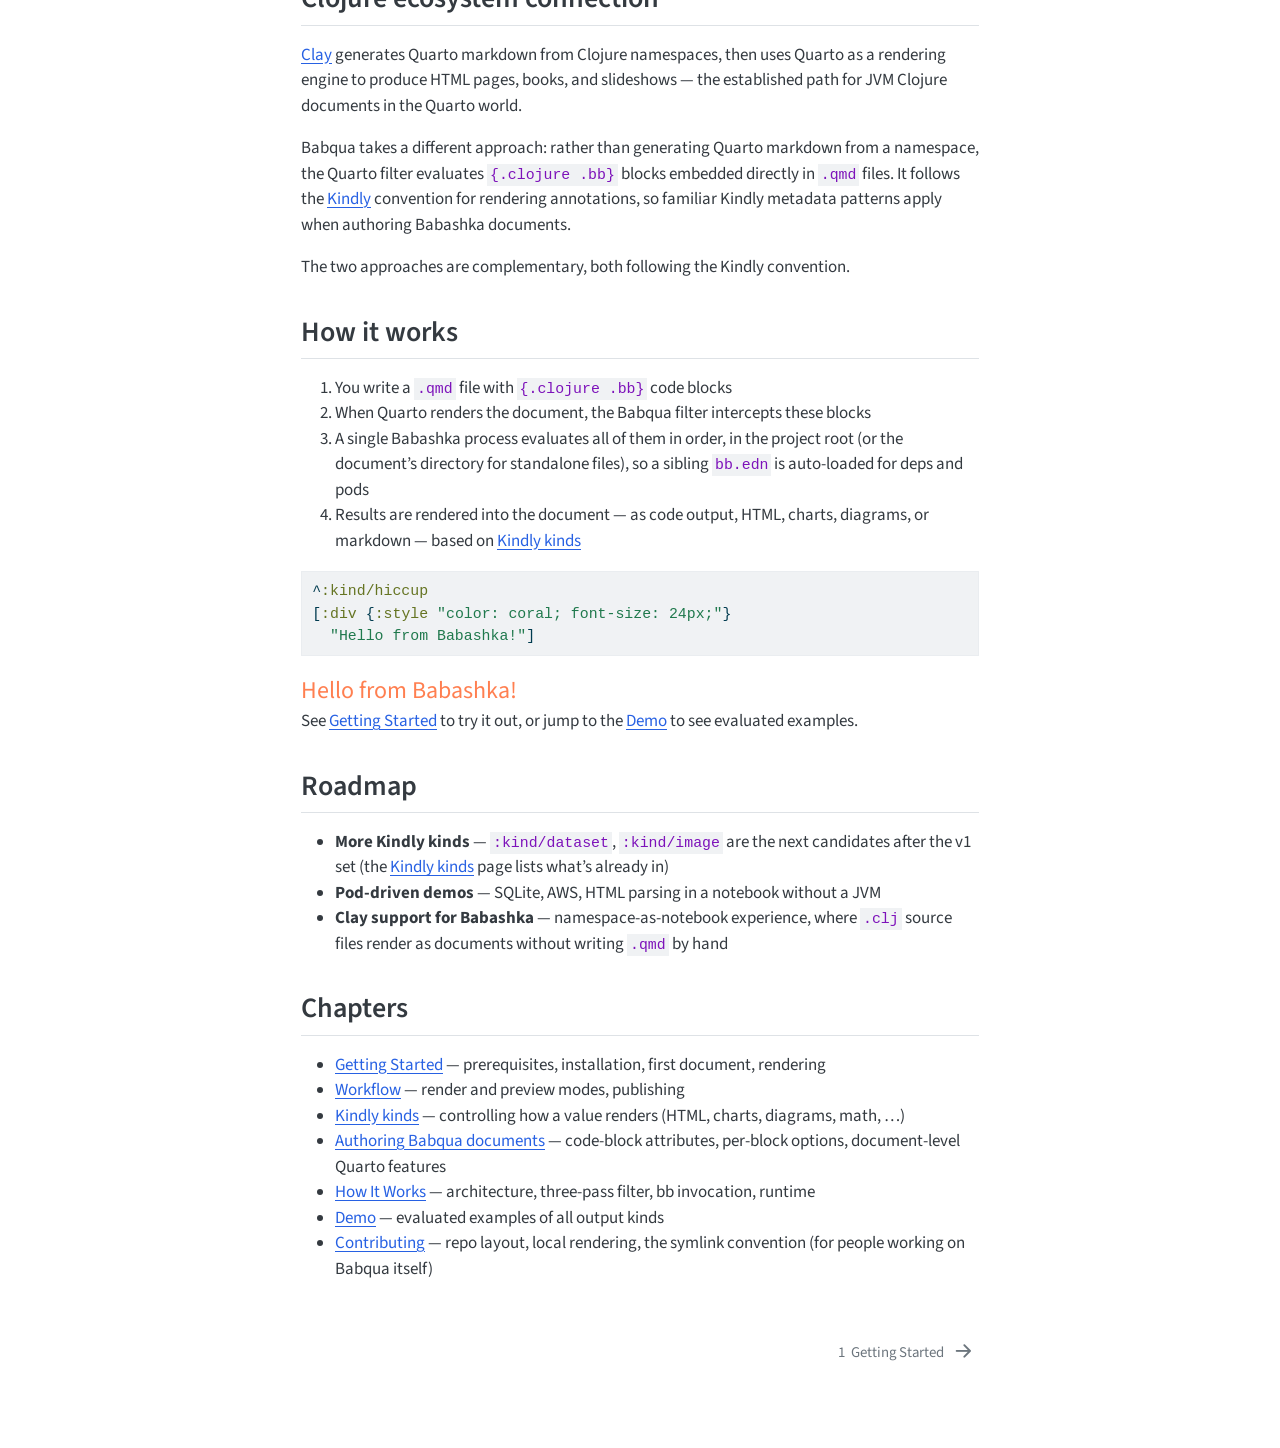
==== commit 94e039fb: "Built site for gh-pages" ====
--- a/index.html
+++ b/index.html
@@ -263,6 +263,7 @@
 <p><strong>Babqua</strong> is a <a href="https://quarto.org">Quarto</a> extension for writing <a href="https://babashka.org">Babashka</a> code in visual documents. Each <code>{.clojure .bb}</code> block in a <code>.qmd</code> file is evaluated by Babashka during rendering, producing code output, charts, diagrams, tables, or computed HTML.</p>
 <p>Charts render via <a href="https://plotly.com/javascript/">Plotly</a>, <a href="https://vega.github.io/vega-lite/">Vega-Lite</a>, <a href="https://echarts.apache.org/">ECharts</a>, <a href="https://js.cytoscape.org/">Cytoscape</a>, or <a href="https://www.highcharts.com/">Highcharts</a>; diagrams via <a href="https://mermaid.js.org/">Mermaid</a> and <a href="https://graphviz.org/">Graphviz</a>; tables as HTML. Rendering follows the <a href="https://scicloj.github.io/kindly-noted/">Kindly</a> convention, the same way <a href="https://scicloj.github.io/clay/">Clay</a> handles Clojure docs.</p>
 <p>Babqua is the sibling of <a href="https://github.com/scicloj/janqua">Janqua</a>, which targets <a href="https://jank-lang.org">Jank</a>. Same Quarto-filter pattern, same Kindly vocabulary, different host language.</p>
+<p>Babqua already powers the <a href="https://clojurecivitas.org/babashka/hello.html">first Babashka post on Clojure Civitas</a> — the Clojure community’s <a href="https://clojurecivitas.org/">collaborative space</a>.</p>
 <div class="callout callout-style-default callout-note callout-titled">
 <div class="callout-header d-flex align-content-center">
 <div class="callout-icon-container">
